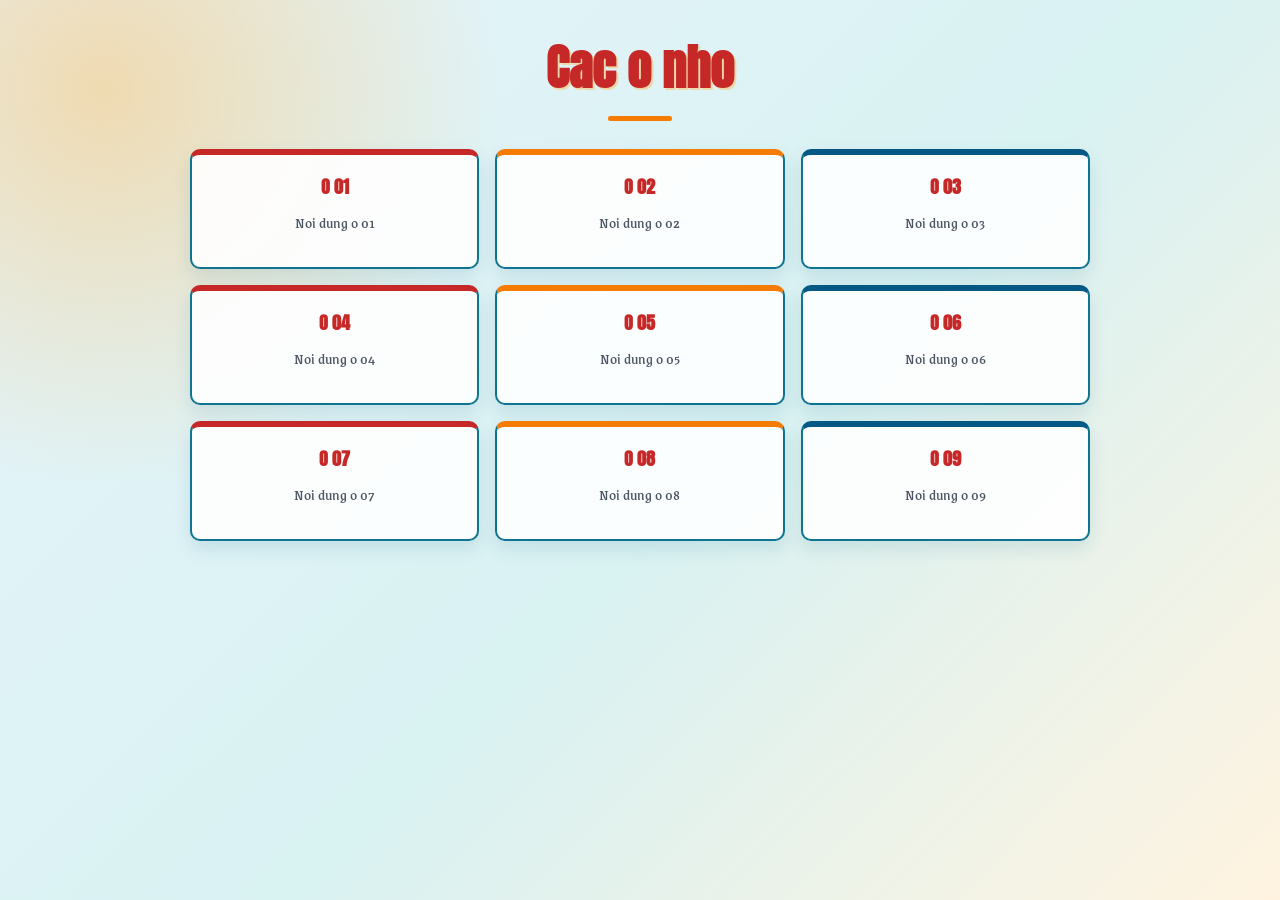
==== blank.html @ 8761c6c1 "Initial commit" ====
<!DOCTYPE html>
<html lang="vi">
<head>
    <meta charset="UTF-8">
    <meta name="viewport" content="width=device-width, initial-scale=1.0">
    <title>Cac o nho</title>
    <link href="https://fonts.googleapis.com/css2?family=Anton&family=Grenze:wght@400;500;600;700&display=swap" rel="stylesheet">
    <style>
        * {
            box-sizing: border-box;
        }

        body {
            margin: 0;
            min-height: 100vh;
            padding: 32px 20px;
            font-family: 'Grenze', Georgia, serif;
            background:
                radial-gradient(circle at 8% 10%, rgba(255, 183, 77, 0.42), transparent 28%),
                linear-gradient(135deg, #e6f4fb, #d9f2f2 55%, #fff3e0);
            color: #1f2937;
        }

        h1 {
            margin: 0 auto 28px;
            font-family: 'Anton', Impact, sans-serif;
            text-align: center;
            color: #c62828;
            font-size: clamp(2rem, 5vw, 3rem);
            text-shadow: 2px 2px 0 rgba(255, 183, 77, 0.45);
        }

        h1::after {
            display: block;
            width: 64px;
            height: 5px;
            margin: 12px auto 0;
            border-radius: 5px;
            background: #f57c00;
            content: '';
        }

        .box-grid {
            display: grid;
            grid-template-columns: repeat(3, minmax(0, 1fr));
            gap: 16px;
            max-width: 900px;
            margin: 0 auto;
        }

        .small-box {
            display: block;
            min-height: 120px;
            padding: 18px;
            border: 2px solid #0e7490;
            border-radius: 10px;
            background: rgba(255, 255, 255, 0.9);
            color: inherit;
            box-shadow: 0 8px 18px rgba(7, 89, 133, 0.12);
            text-align: center;
            text-decoration: none;
            transition: transform 160ms ease, box-shadow 160ms ease;
        }

        .small-box:hover {
            transform: translateY(-3px);
            border-color: #c62828;
            box-shadow: 0 12px 24px rgba(198, 40, 40, 0.2);
        }

        .small-box:nth-child(3n + 1) {
            border-top: 6px solid #c62828;
        }

        .small-box:nth-child(3n + 2) {
            border-top: 6px solid #f57c00;
        }

        .small-box:nth-child(3n) {
            border-top: 6px solid #075985;
        }

        .small-box h2 {
            margin: 0 0 10px;
            font-family: 'Anton', Impact, sans-serif;
            font-size: 1.1rem;
            color: #c62828;
        }

        .small-box p {
            margin: 0;
            color: #4b5563;
            line-height: 1.5;
        }

        @media (max-width: 600px) {
            .box-grid {
                grid-template-columns: 1fr;
            }
        }
    </style>
</head>
<body>
    <h1>Cac o nho</h1>

    <main class="box-grid">
        <a class="small-box" href="info.html?box=1" target="_blank" rel="noopener">
            <h2>O 01</h2>
            <p>Noi dung o 01</p>
        </a>
        <a class="small-box" href="info.html?box=2" target="_blank" rel="noopener">
            <h2>O 02</h2>
            <p>Noi dung o 02</p>
        </a>
        <a class="small-box" href="info.html?box=3" target="_blank" rel="noopener">
            <h2>O 03</h2>
            <p>Noi dung o 03</p>
        </a>
        <a class="small-box" href="info.html?box=4" target="_blank" rel="noopener">
            <h2>O 04</h2>
            <p>Noi dung o 04</p>
        </a>
        <a class="small-box" href="info.html?box=5" target="_blank" rel="noopener">
            <h2>O 05</h2>
            <p>Noi dung o 05</p>
        </a>
        <a class="small-box" href="info.html?box=6" target="_blank" rel="noopener">
            <h2>O 06</h2>
            <p>Noi dung o 06</p>
        </a>
        <a class="small-box" href="info.html?box=7" target="_blank" rel="noopener">
            <h2>O 07</h2>
            <p>Noi dung o 07</p>
        </a>
        <a class="small-box" href="info.html?box=8" target="_blank" rel="noopener">
            <h2>O 08</h2>
            <p>Noi dung o 08</p>
        </a>
        <a class="small-box" href="info.html?box=9" target="_blank" rel="noopener">
            <h2>O 09</h2>
            <p>Noi dung o 09</p>
        </a>
    </main>
</body>
</html>
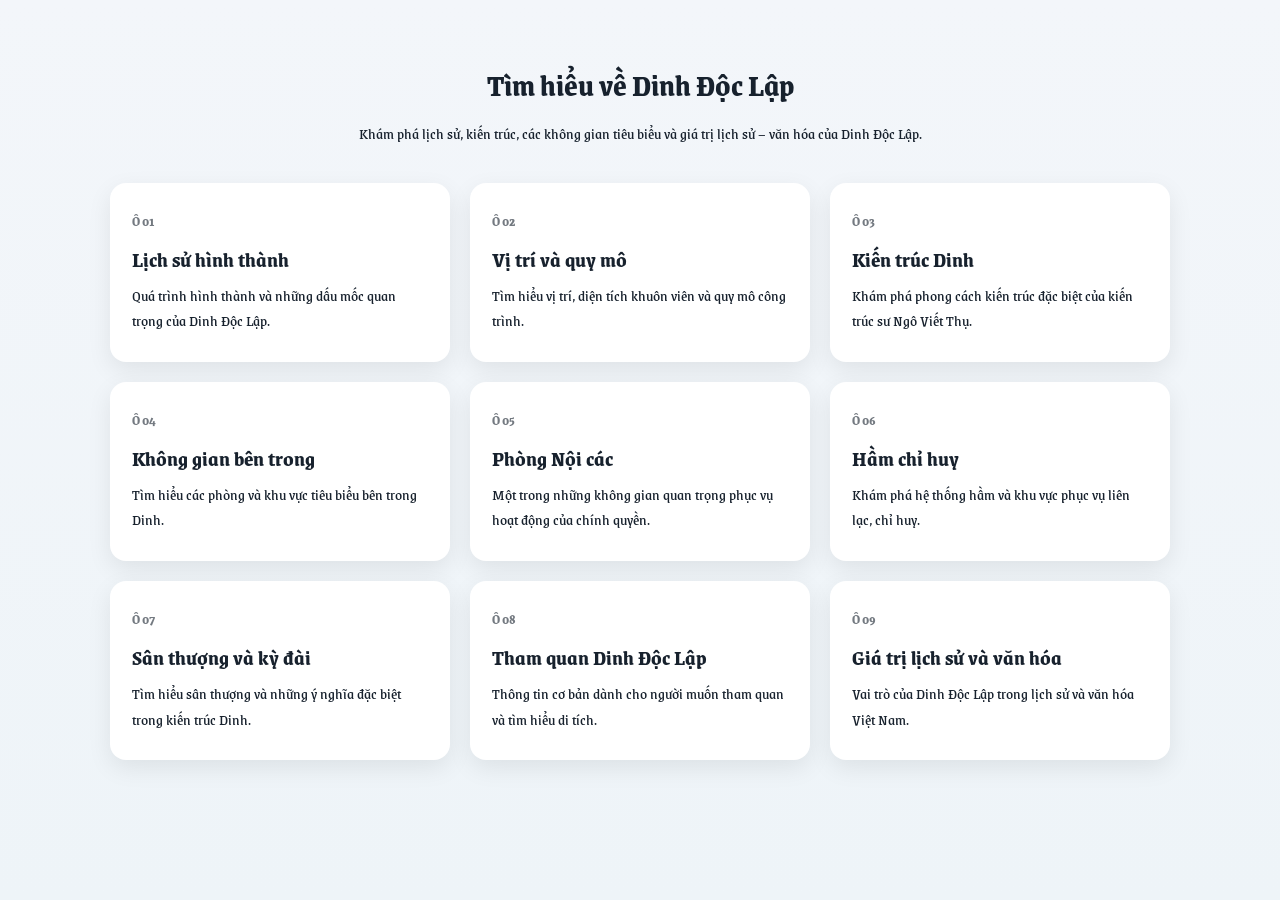
==== commit dfccfdbd: "Bổ sung thông tin Dinh Độc Lập" ====
--- a/blank.html
+++ b/blank.html
@@ -3,143 +3,156 @@
 <head>
     <meta charset="UTF-8">
     <meta name="viewport" content="width=device-width, initial-scale=1.0">
-    <title>Cac o nho</title>
-    <link href="https://fonts.googleapis.com/css2?family=Anton&family=Grenze:wght@400;500;600;700&display=swap" rel="stylesheet">
+    <title>Dinh Độc Lập - Các chủ đề</title>
+
+    <link rel="stylesheet" href="styles.css">
+
     <style>
-        * {
-            box-sizing: border-box;
+        .topic-page {
+            max-width: 1100px;
+            margin: 0 auto;
+            padding: 40px 20px 60px;
         }
 
-        body {
-            margin: 0;
-            min-height: 100vh;
-            padding: 32px 20px;
-            font-family: 'Grenze', Georgia, serif;
-            background:
-                radial-gradient(circle at 8% 10%, rgba(255, 183, 77, 0.42), transparent 28%),
-                linear-gradient(135deg, #e6f4fb, #d9f2f2 55%, #fff3e0);
-            color: #1f2937;
+        .topic-header {
+            text-align: center;
+            margin-bottom: 35px;
         }
 
-        h1 {
-            margin: 0 auto 28px;
-            font-family: 'Anton', Impact, sans-serif;
-            text-align: center;
-            color: #c62828;
-            font-size: clamp(2rem, 5vw, 3rem);
-            text-shadow: 2px 2px 0 rgba(255, 183, 77, 0.45);
+        .topic-header h1 {
+            margin-bottom: 12px;
         }
 
-        h1::after {
-            display: block;
-            width: 64px;
-            height: 5px;
-            margin: 12px auto 0;
-            border-radius: 5px;
-            background: #f57c00;
-            content: '';
+        .topic-header p {
+            max-width: 750px;
+            margin: auto;
+            line-height: 1.7;
         }
 
-        .box-grid {
+        .topic-grid {
             display: grid;
-            grid-template-columns: repeat(3, minmax(0, 1fr));
-            gap: 16px;
-            max-width: 900px;
-            margin: 0 auto;
+            grid-template-columns: repeat(3, 1fr);
+            gap: 20px;
         }
 
-        .small-box {
+        .topic-box {
             display: block;
-            min-height: 120px;
-            padding: 18px;
-            border: 2px solid #0e7490;
-            border-radius: 10px;
-            background: rgba(255, 255, 255, 0.9);
+            padding: 28px 22px;
+            min-height: 150px;
+            text-decoration: none;
             color: inherit;
-            box-shadow: 0 8px 18px rgba(7, 89, 133, 0.12);
-            text-align: center;
-            text-decoration: none;
-            transition: transform 160ms ease, box-shadow 160ms ease;
+            background: white;
+            border-radius: 16px;
+            box-shadow: 0 8px 25px rgba(0, 0, 0, 0.08);
+            transition: 0.25s;
         }
 
-        .small-box:hover {
-            transform: translateY(-3px);
-            border-color: #c62828;
-            box-shadow: 0 12px 24px rgba(198, 40, 40, 0.2);
+        .topic-box:hover {
+            transform: translateY(-5px);
+            box-shadow: 0 12px 30px rgba(0, 0, 0, 0.13);
         }
 
-        .small-box:nth-child(3n + 1) {
-            border-top: 6px solid #c62828;
+        .topic-number {
+            font-size: 14px;
+            font-weight: bold;
+            opacity: 0.6;
         }
 
-        .small-box:nth-child(3n + 2) {
-            border-top: 6px solid #f57c00;
+        .topic-box h2 {
+            margin: 12px 0 8px;
+            font-size: 22px;
         }
 
-        .small-box:nth-child(3n) {
-            border-top: 6px solid #075985;
+        .topic-box p {
+            margin: 0;
+            line-height: 1.6;
         }
 
-        .small-box h2 {
-            margin: 0 0 10px;
-            font-family: 'Anton', Impact, sans-serif;
-            font-size: 1.1rem;
-            color: #c62828;
+        @media (max-width: 800px) {
+            .topic-grid {
+                grid-template-columns: 1fr 1fr;
+            }
         }
 
-        .small-box p {
-            margin: 0;
-            color: #4b5563;
-            line-height: 1.5;
-        }
-
-        @media (max-width: 600px) {
-            .box-grid {
+        @media (max-width: 550px) {
+            .topic-grid {
                 grid-template-columns: 1fr;
             }
         }
     </style>
 </head>
-<body>
-    <h1>Cac o nho</h1>
 
-    <main class="box-grid">
-        <a class="small-box" href="info.html?box=1" target="_blank" rel="noopener">
-            <h2>O 01</h2>
-            <p>Noi dung o 01</p>
-        </a>
-        <a class="small-box" href="info.html?box=2" target="_blank" rel="noopener">
-            <h2>O 02</h2>
-            <p>Noi dung o 02</p>
-        </a>
-        <a class="small-box" href="info.html?box=3" target="_blank" rel="noopener">
-            <h2>O 03</h2>
-            <p>Noi dung o 03</p>
-        </a>
-        <a class="small-box" href="info.html?box=4" target="_blank" rel="noopener">
-            <h2>O 04</h2>
-            <p>Noi dung o 04</p>
-        </a>
-        <a class="small-box" href="info.html?box=5" target="_blank" rel="noopener">
-            <h2>O 05</h2>
-            <p>Noi dung o 05</p>
-        </a>
-        <a class="small-box" href="info.html?box=6" target="_blank" rel="noopener">
-            <h2>O 06</h2>
-            <p>Noi dung o 06</p>
-        </a>
-        <a class="small-box" href="info.html?box=7" target="_blank" rel="noopener">
-            <h2>O 07</h2>
-            <p>Noi dung o 07</p>
-        </a>
-        <a class="small-box" href="info.html?box=8" target="_blank" rel="noopener">
-            <h2>O 08</h2>
-            <p>Noi dung o 08</p>
-        </a>
-        <a class="small-box" href="info.html?box=9" target="_blank" rel="noopener">
-            <h2>O 09</h2>
-            <p>Noi dung o 09</p>
-        </a>
+<body class="page">
+
+    <main class="topic-page">
+
+        <div class="topic-header">
+            <h1>Tìm hiểu về Dinh Độc Lập</h1>
+            <p>
+                Khám phá lịch sử, kiến trúc, các không gian tiêu biểu
+                và giá trị lịch sử – văn hóa của Dinh Độc Lập.
+            </p>
+        </div>
+
+        <div class="topic-grid">
+
+            <a class="topic-box" href="info.html?box=1">
+                <div class="topic-number">Ô 01</div>
+                <h2>Lịch sử hình thành</h2>
+                <p>Quá trình hình thành và những dấu mốc quan trọng của Dinh Độc Lập.</p>
+            </a>
+
+            <a class="topic-box" href="info.html?box=2">
+                <div class="topic-number">Ô 02</div>
+                <h2>Vị trí và quy mô</h2>
+                <p>Tìm hiểu vị trí, diện tích khuôn viên và quy mô công trình.</p>
+            </a>
+
+            <a class="topic-box" href="info.html?box=3">
+                <div class="topic-number">Ô 03</div>
+                <h2>Kiến trúc Dinh</h2>
+                <p>Khám phá phong cách kiến trúc đặc biệt của kiến trúc sư Ngô Viết Thụ.</p>
+            </a>
+
+            <a class="topic-box" href="info.html?box=4">
+                <div class="topic-number">Ô 04</div>
+                <h2>Không gian bên trong</h2>
+                <p>Tìm hiểu các phòng và khu vực tiêu biểu bên trong Dinh.</p>
+            </a>
+
+            <a class="topic-box" href="info.html?box=5">
+                <div class="topic-number">Ô 05</div>
+                <h2>Phòng Nội các</h2>
+                <p>Một trong những không gian quan trọng phục vụ hoạt động của chính quyền.</p>
+            </a>
+
+            <a class="topic-box" href="info.html?box=6">
+                <div class="topic-number">Ô 06</div>
+                <h2>Hầm chỉ huy</h2>
+                <p>Khám phá hệ thống hầm và khu vực phục vụ liên lạc, chỉ huy.</p>
+            </a>
+
+            <a class="topic-box" href="info.html?box=7">
+                <div class="topic-number">Ô 07</div>
+                <h2>Sân thượng và kỳ đài</h2>
+                <p>Tìm hiểu sân thượng và những ý nghĩa đặc biệt trong kiến trúc Dinh.</p>
+            </a>
+
+            <a class="topic-box" href="info.html?box=8">
+                <div class="topic-number">Ô 08</div>
+                <h2>Tham quan Dinh Độc Lập</h2>
+                <p>Thông tin cơ bản dành cho người muốn tham quan và tìm hiểu di tích.</p>
+            </a>
+
+            <a class="topic-box" href="info.html?box=9">
+                <div class="topic-number">Ô 09</div>
+                <h2>Giá trị lịch sử và văn hóa</h2>
+                <p>Vai trò của Dinh Độc Lập trong lịch sử và văn hóa Việt Nam.</p>
+            </a>
+
+        </div>
+
     </main>
+
 </body>
-</html>
+</html>
--- a/styles.css
+++ b/styles.css
@@ -0,0 +1,1332 @@
+@import url('https://fonts.googleapis.com/css2?family=Anton&family=Grenze:wght@400;500;600;700&display=swap');
+
+:root {
+    --red: #b22234;
+    --red-dark: #7f1626;
+    --orange: #d9a441;
+    --orange-light: #f1d39a;
+    --blue: #123a54;
+    --sea-blue: #1f4e79;
+    --sky: #edf3f8;
+    --ink: #17212d;
+    --paper: #f7f9fb;
+    --muted: #586879;
+    --line: rgba(18, 58, 84, 0.12);
+}
+
+* {
+    box-sizing: border-box;
+}
+
+html {
+    scroll-behavior: smooth;
+}
+
+body {
+    overflow-x: hidden;
+}
+
+.site-navbar {
+    position: sticky;
+    top: 0;
+    z-index: 1030;
+    background: linear-gradient(90deg, #10263f 0%, #123a54 100%) !important;
+    box-shadow: 0 10px 24px rgba(16, 38, 63, 0.18) !important;
+    border-bottom: 1px solid rgba(255, 255, 255, 0.08);
+    animation: slide-down 500ms ease both;
+}
+
+.site-navbar .navbar-brand {
+    color: #ffffff;
+    font-family: 'Anton', Impact, sans-serif;
+    font-size: 1.35rem;
+    font-weight: 700;
+    letter-spacing: 0.04em;
+}
+
+.site-navbar .navbar-brand img {
+    border-radius: 10px;
+    object-fit: cover;
+}
+
+.site-navbar .nav-link {
+    color: rgba(255, 255, 255, 0.82);
+    font-family: 'Anton', Impact, sans-serif;
+    font-weight: 600;
+    letter-spacing: 0.04em;
+    transition: color 160ms ease, transform 160ms ease, opacity 160ms ease;
+}
+
+.site-navbar .nav-link:hover,
+.site-navbar .nav-link.active {
+    color: #ffffff;
+    opacity: 1;
+    transform: translateY(-1px);
+}
+
+.site-navbar .navbar-toggler {
+    border-color: rgba(255, 255, 255, 0.75);
+}
+
+.site-navbar .navbar-toggler-icon {
+    filter: brightness(0) invert(1);
+}
+
+.site-navbar .navbar-account-btn {
+    color: #ffffff;
+    background: linear-gradient(135deg, #c63b47 0%, #a61b2c 100%) !important;
+    border-color: transparent !important;
+    box-shadow: 0 8px 16px rgba(166, 27, 44, 0.2);
+}
+
+.site-navbar .navbar-account-btn:hover,
+.site-navbar .navbar-account-btn:focus {
+    color: #ffffff;
+    background: linear-gradient(135deg, #d04857 0%, #b52135 100%) !important;
+    border-color: transparent !important;
+}
+
+.site-navbar .navbar-register-btn {
+    color: var(--ink);
+    background: linear-gradient(135deg, #f3d08b 0%, #d9a441 100%) !important;
+    border: 1px solid rgba(217, 164, 65, 0.7) !important;
+    box-shadow: 0 8px 16px rgba(217, 164, 65, 0.18);
+}
+
+.site-navbar .navbar-register-btn:hover {
+    color: var(--ink);
+    background: linear-gradient(135deg, #f6dc9d 0%, #dba94d 100%) !important;
+    border-color: rgba(217, 164, 65, 1) !important;
+}
+
+.site-navbar .navbar-register-btn:focus,
+.site-navbar .navbar-register-btn:active {
+    color: var(--ink);
+    background: linear-gradient(135deg, #f6dc9d 0%, #dba94d 100%) !important;
+    border-color: rgba(217, 164, 65, 1) !important;
+    box-shadow: none;
+}
+
+@media (max-width: 991.98px) {
+    .site-navbar .navbar-nav {
+        padding-top: 12px;
+    }
+
+    .site-navbar .btn {
+        width: 100%;
+    }
+
+    .featured-panel-inner {
+        grid-template-columns: 1fr;
+    }
+}
+
+@media (max-width: 575.98px) {
+    .site-hero {
+        padding-left: 12px;
+        padding-right: 12px;
+    }
+
+    .site-hero-content {
+        padding: 24px 20px;
+    }
+
+    .site-hero-actions {
+        flex-direction: column;
+    }
+
+    .site-hero-actions .btn {
+        width: 100%;
+    }
+
+    .quick-stats {
+        grid-template-columns: 1fr;
+    }
+}
+
+body.page {
+    margin: 0;
+    min-height: 100vh;
+    font-family: 'Grenze', Georgia, serif;
+    background: linear-gradient(180deg, #f3f6fa 0%, #eef4f8 100%);
+    color: var(--ink);
+}
+
+body:not(.page) {
+    background: var(--sky);
+}
+
+.site-hero {
+    padding: 38px 24px 18px;
+}
+
+.site-hero-content {
+    position: relative;
+    overflow: hidden;
+    max-width: 1140px;
+    margin: 0 auto;
+    padding: clamp(32px, 6vw, 68px) clamp(24px, 6vw, 72px);
+    border: 1px solid rgba(255, 255, 255, 0.1);
+    border-radius: 22px;
+    background: linear-gradient(120deg, rgba(18, 58, 84, 0.98), rgba(31, 78, 121, 0.92));
+    color: #ffffff;
+    box-shadow: 0 18px 38px rgba(17, 39, 52, 0.2);
+    animation: rise-in 650ms 100ms ease both;
+}
+
+.site-hero-content::before {
+    position: absolute;
+    right: -26px;
+    bottom: -40px;
+    width: 240px;
+    height: 240px;
+    border: 20px solid rgba(217, 164, 65, 0.18);
+    border-radius: 50%;
+    content: '';
+}
+
+.site-hero-content::after {
+    position: absolute;
+    right: 80px;
+    top: -40px;
+    width: 120px;
+    height: 120px;
+    border-radius: 50%;
+    background: rgba(255, 255, 255, 0.05);
+    content: '';
+}
+
+.site-hero-kicker {
+    position: relative;
+    z-index: 1;
+    display: inline-block;
+    margin-bottom: 12px;
+    color: #ffcc80;
+    font-size: 0.78rem;
+    font-weight: 700;
+    letter-spacing: 0.12em;
+}
+
+.site-hero h1 {
+    position: relative;
+    z-index: 1;
+    max-width: 680px;
+    margin: 0;
+    font-family: 'Anton', Impact, sans-serif;
+    font-size: clamp(2rem, 5vw, 4rem);
+    line-height: 1.05;
+}
+
+.site-hero p {
+    position: relative;
+    z-index: 1;
+    max-width: 610px;
+    margin: 16px 0 22px;
+    color: #d9f2f2;
+    font-size: 1.1rem;
+}
+
+.site-hero-actions {
+    position: relative;
+    z-index: 1;
+    display: flex;
+    flex-wrap: wrap;
+    gap: 12px;
+    margin-bottom: 22px;
+}
+
+.site-hero-actions .btn {
+    min-width: 160px;
+    border-radius: 999px;
+    box-shadow: 0 12px 24px rgba(0, 0, 0, 0.18);
+}
+
+.site-hero-tags {
+    position: relative;
+    z-index: 1;
+    display: flex;
+    flex-wrap: wrap;
+    gap: 10px;
+}
+
+.site-hero-tags span {
+    padding: 8px 13px;
+    border: 1px solid rgba(255, 255, 255, 0.3);
+    border-radius: 999px;
+    background: rgba(255, 255, 255, 0.12);
+    color: #ffffff;
+    font-size: 0.88rem;
+    font-weight: 600;
+    backdrop-filter: blur(6px);
+}
+
+.btn-danger {
+    background-color: var(--red) !important;
+    border-color: var(--red) !important;
+}
+
+.btn-outline-light {
+    border-color: rgba(255, 255, 255, 0.4) !important;
+    color: #ffffff !important;
+}
+
+.btn-outline-light:hover {
+    background: rgba(255, 255, 255, 0.12) !important;
+    border-color: rgba(255, 255, 255, 0.7) !important;
+    color: #ffffff !important;
+}
+
+.btn-danger:hover,
+.btn-danger:focus {
+    background-color: var(--red-dark) !important;
+    border-color: var(--red-dark) !important;
+}
+
+.btn-primary {
+    background-color: var(--blue) !important;
+    border-color: var(--blue) !important;
+}
+
+.btn-outline-primary {
+    color: var(--orange) !important;
+    border-color: var(--orange) !important;
+}
+
+.btn-outline-primary:hover {
+    color: #ffffff !important;
+    background-color: var(--orange) !important;
+}
+
+.container {
+    max-width: 1060px;
+    margin: 0 auto;
+    padding: 48px 24px 64px;
+}
+
+.featured-panel {
+    padding: 0 12px 12px;
+}
+
+.featured-panel-inner {
+    display: grid;
+    grid-template-columns: 1.2fr 0.8fr;
+    gap: 18px;
+    max-width: 1140px;
+    margin: 0 auto 34px;
+    padding: 28px;
+    border: 1px solid var(--line);
+    border-radius: 22px;
+    background: rgba(255, 255, 255, 0.78);
+    backdrop-filter: blur(8px);
+    box-shadow: 0 16px 30px rgba(17, 39, 52, 0.07);
+}
+
+.editorial-section {
+    padding: 0 12px 8px;
+}
+
+.editorial-layout {
+    display: grid;
+    grid-template-columns: 1.5fr 0.8fr;
+    gap: 18px;
+    max-width: 1140px;
+    margin: 0 auto 34px;
+}
+
+.editorial-featured {
+    display: grid;
+    grid-template-columns: 1.1fr 1fr;
+    overflow: hidden;
+    border: 1px solid var(--line);
+    border-radius: 20px;
+    background: rgba(255, 255, 255, 0.96);
+    box-shadow: 0 16px 30px rgba(17, 39, 52, 0.07);
+}
+
+.editorial-image-wrap img {
+    display: block;
+    width: 100%;
+    height: 100%;
+    min-height: 280px;
+    object-fit: cover;
+}
+
+.editorial-content {
+    display: flex;
+    flex-direction: column;
+    justify-content: center;
+    padding: 24px 26px;
+}
+
+.section-badge {
+    display: inline-block;
+    width: fit-content;
+    margin-bottom: 10px;
+    padding: 6px 10px;
+    border-radius: 999px;
+    background: rgba(217, 164, 65, 0.14);
+    color: var(--red-dark);
+    font-size: 0.72rem;
+    font-weight: 700;
+    letter-spacing: 0.08em;
+    text-transform: uppercase;
+}
+
+.editorial-content h3 {
+    margin: 0 0 10px;
+    color: var(--ink);
+    font-family: 'Anton', Impact, sans-serif;
+    font-size: clamp(1.8rem, 2.4vw, 2.5rem);
+    line-height: 1.12;
+}
+
+.editorial-content p {
+    margin: 0 0 18px;
+    color: var(--muted);
+    line-height: 1.7;
+}
+
+.text-link {
+    color: var(--red-dark);
+    font-weight: 700;
+    text-decoration: none;
+}
+
+.text-link:hover {
+    text-decoration: underline;
+}
+
+.editorial-sidebar {
+    display: flex;
+}
+
+.sidebar-box {
+    width: 100%;
+    padding: 22px 20px;
+    border: 1px solid var(--line);
+    border-radius: 20px;
+    background: rgba(255, 255, 255, 0.96);
+    box-shadow: 0 16px 30px rgba(17, 39, 52, 0.07);
+}
+
+.sidebar-box h3 {
+    margin: 0 0 18px;
+    color: var(--blue);
+    font-family: 'Anton', Impact, sans-serif;
+    font-size: 1.6rem;
+}
+
+.trend-list {
+    display: grid;
+    gap: 14px;
+    padding-left: 0;
+    margin: 0;
+    list-style: none;
+}
+
+.trend-list li {
+    display: grid;
+    grid-template-columns: 36px 1fr;
+    gap: 10px;
+    align-items: start;
+    padding-bottom: 12px;
+    border-bottom: 1px solid var(--line);
+}
+
+.trend-list li:last-child {
+    border-bottom: none;
+    padding-bottom: 0;
+}
+
+.trend-list span {
+    display: inline-flex;
+    align-items: center;
+    justify-content: center;
+    width: 32px;
+    height: 32px;
+    border-radius: 50%;
+    background: rgba(177, 34, 52, 0.1);
+    color: var(--red);
+    font-weight: 700;
+}
+
+.trend-list a {
+    color: var(--ink);
+    text-decoration: none;
+    font-weight: 600;
+    line-height: 1.5;
+}
+
+.trend-list a:hover {
+    color: var(--red);
+}
+
+.ticker-bar {
+    padding: 0 12px 10px;
+}
+
+.ticker-inner {
+    display: flex;
+    align-items: center;
+    gap: 18px;
+    max-width: 1140px;
+    margin: 0 auto;
+    padding: 14px 18px;
+    border: 1px solid var(--line);
+    border-left: 4px solid var(--red);
+    border-radius: 14px;
+    background: linear-gradient(90deg, rgba(178, 34, 52, 0.05), rgba(255, 255, 255, 0.9));
+    overflow: hidden;
+}
+
+.ticker-label {
+    display: inline-flex;
+    align-items: center;
+    justify-content: center;
+    flex-shrink: 0;
+    min-width: 118px;
+    padding: 7px 10px;
+    border-radius: 999px;
+    background: var(--red);
+    color: #fff;
+    font-size: 0.7rem;
+    font-weight: 700;
+    letter-spacing: 0.08em;
+}
+
+.ticker-track {
+    position: relative;
+    display: block;
+    flex: 1 1 auto;
+    overflow: hidden;
+}
+
+.ticker-track-inner {
+    display: inline-flex;
+    align-items: center;
+    gap: 24px;
+    min-width: max-content;
+    white-space: nowrap;
+    color: var(--ink);
+    font-weight: 600;
+    animation: ticker-scroll 22s linear infinite;
+}
+
+.ticker-track span {
+    display: inline-block;
+    flex-shrink: 0;
+    white-space: nowrap;
+}
+
+.category-section {
+    padding: 0 12px 12px;
+}
+
+.category-header {
+    display: flex;
+    justify-content: space-between;
+    align-items: center;
+    gap: 12px;
+    max-width: 1140px;
+    margin: 0 auto 18px;
+}
+
+.category-header h2 {
+    margin: 0;
+    color: var(--blue);
+    font-family: 'Anton', Impact, sans-serif;
+    font-size: clamp(1.6rem, 3vw, 2.2rem);
+}
+
+.category-header a {
+    color: var(--red-dark);
+    text-decoration: none;
+    font-weight: 700;
+}
+
+.category-grid {
+    display: grid;
+    grid-template-columns: repeat(4, minmax(0, 1fr));
+    gap: 18px;
+    max-width: 1140px;
+    margin: 0 auto;
+}
+
+.category-card {
+    padding: 22px 18px;
+    border: 1px solid var(--line);
+    border-radius: 18px;
+    background: rgba(255, 255, 255, 0.96);
+    box-shadow: 0 12px 24px rgba(17, 39, 52, 0.06);
+    transition: transform 180ms ease, box-shadow 180ms ease;
+}
+
+.category-card:hover {
+    transform: translateY(-4px);
+    box-shadow: 0 18px 30px rgba(17, 39, 52, 0.1);
+}
+
+.category-icon {
+    display: inline-flex;
+    align-items: center;
+    justify-content: center;
+    width: 52px;
+    height: 52px;
+    margin-bottom: 14px;
+    border-radius: 14px;
+    background: linear-gradient(135deg, rgba(18, 58, 84, 0.1), rgba(217, 164, 65, 0.18));
+    font-size: 1.6rem;
+}
+
+.category-card h3 {
+    margin: 0 0 8px;
+    color: var(--ink);
+    font-family: 'Anton', Impact, sans-serif;
+    font-size: 1.5rem;
+}
+
+.category-card p {
+    margin: 0;
+    color: var(--muted);
+    line-height: 1.6;
+}
+
+.video-section {
+    padding: 0 12px 12px;
+}
+
+.video-header,
+.analysis-header {
+    display: flex;
+    align-items: center;
+    justify-content: space-between;
+    gap: 12px;
+    max-width: 1140px;
+    margin: 0 auto 18px;
+}
+
+.video-header h2,
+.analysis-header h2 {
+    margin: 0;
+    color: var(--blue);
+    font-family: 'Anton', Impact, sans-serif;
+    font-size: clamp(1.6rem, 3vw, 2.2rem);
+}
+
+.video-header a,
+.analysis-header a {
+    color: var(--red-dark);
+    text-decoration: none;
+    font-weight: 700;
+}
+
+.video-grid {
+    display: grid;
+    grid-template-columns: 1.3fr 1fr 1fr;
+    gap: 18px;
+    max-width: 1140px;
+    margin: 0 auto;
+}
+
+.video-card {
+    overflow: hidden;
+    border: 1px solid var(--line);
+    border-radius: 18px;
+    background: rgba(255, 255, 255, 0.96);
+    box-shadow: 0 12px 24px rgba(17, 39, 52, 0.06);
+}
+
+.large-video {
+    grid-row: span 2;
+}
+
+.video-thumb {
+    position: relative;
+    display: flex;
+    align-items: center;
+    justify-content: center;
+    min-height: 210px;
+    background-size: cover;
+    background-position: center;
+}
+
+.large-video .video-thumb {
+    min-height: 310px;
+}
+
+.thumb-one {
+    background-image: linear-gradient(rgba(17, 39, 52, 0.25), rgba(17, 39, 52, 0.25)), url('https://images.unsplash.com/photo-1521295121783-8a321d551ad2?auto=format&fit=crop&w=1200&q=80');
+}
+
+.thumb-two {
+    background-image: linear-gradient(rgba(17, 39, 52, 0.25), rgba(17, 39, 52, 0.25)), url('https://images.unsplash.com/photo-1518770660439-4636190af475?auto=format&fit=crop&w=1200&q=80');
+}
+
+.thumb-three {
+    background-image: linear-gradient(rgba(17, 39, 52, 0.25), rgba(17, 39, 52, 0.25)), url('https://images.unsplash.com/photo-1497366754035-f200968a6e72?auto=format&fit=crop&w=1200&q=80');
+}
+
+.play-button {
+    width: 56px;
+    height: 56px;
+    border: 0;
+    border-radius: 50%;
+    background: rgba(255, 255, 255, 0.88);
+    color: var(--red);
+    font-size: 1.2rem;
+    font-weight: 700;
+    cursor: pointer;
+    box-shadow: 0 10px 20px rgba(15, 34, 55, 0.16);
+}
+
+.video-copy {
+    padding: 16px 18px 18px;
+}
+
+.video-copy span {
+    display: inline-block;
+    margin-bottom: 8px;
+    color: var(--orange);
+    font-size: 0.73rem;
+    font-weight: 700;
+    letter-spacing: 0.08em;
+    text-transform: uppercase;
+}
+
+.video-copy h3 {
+    margin: 0;
+    color: var(--ink);
+    font-family: 'Anton', Impact, sans-serif;
+    font-size: 1.4rem;
+    line-height: 1.25;
+}
+
+.analysis-section {
+    padding: 0 12px 12px;
+}
+
+.analysis-grid {
+    display: grid;
+    grid-template-columns: repeat(3, minmax(0, 1fr));
+    gap: 18px;
+    max-width: 1140px;
+    margin: 0 auto;
+}
+
+.analysis-card {
+    padding: 22px 20px;
+    border: 1px solid var(--line);
+    border-left: 4px solid var(--orange);
+    border-radius: 18px;
+    background: rgba(255, 255, 255, 0.96);
+    box-shadow: 0 12px 24px rgba(17, 39, 52, 0.06);
+}
+
+.analysis-tag {
+    display: inline-block;
+    margin-bottom: 12px;
+    color: var(--red);
+    font-size: 0.72rem;
+    font-weight: 700;
+    letter-spacing: 0.08em;
+    text-transform: uppercase;
+}
+
+.analysis-card h3 {
+    margin: 0 0 12px;
+    color: var(--ink);
+    font-family: 'Anton', Impact, sans-serif;
+    font-size: 1.55rem;
+    line-height: 1.2;
+}
+
+.analysis-card p {
+    margin: 0 0 16px;
+    color: var(--muted);
+    line-height: 1.7;
+}
+
+.analysis-card a {
+    color: var(--red-dark);
+    font-weight: 700;
+    text-decoration: none;
+}
+
+.analysis-card a:hover {
+    text-decoration: underline;
+}
+
+@keyframes ticker-scroll {
+    0% {
+        transform: translate3d(0, 0, 0);
+    }
+
+    100% {
+        transform: translate3d(calc(-50% - 12px), 0, 0);
+    }
+}
+
+.featured-copy {
+    display: flex;
+    flex-direction: column;
+    justify-content: center;
+    padding: 4px 8px 4px 4px;
+}
+
+.featured-kicker {
+    display: inline-block;
+    margin-bottom: 12px;
+    color: var(--red);
+    font-size: 0.75rem;
+    font-weight: 700;
+    letter-spacing: 0.12em;
+}
+
+.featured-copy h2 {
+    margin: 0 0 10px;
+    color: var(--ink);
+    font-family: 'Anton', Impact, sans-serif;
+    font-size: clamp(2rem, 3vw, 2.7rem);
+    line-height: 1.08;
+}
+
+.featured-copy p {
+    margin: 0;
+    max-width: 620px;
+    color: #3d5a75;
+    font-size: 1.04rem;
+    line-height: 1.7;
+}
+
+.featured-pills {
+    display: flex;
+    flex-wrap: wrap;
+    gap: 10px;
+    margin-top: 20px;
+}
+
+.featured-pills span {
+    padding: 8px 12px;
+    border-radius: 999px;
+    background: linear-gradient(135deg, rgba(198, 40, 40, 0.1), rgba(245, 124, 0, 0.14));
+    color: var(--red-dark);
+    font-size: 0.82rem;
+    font-weight: 700;
+}
+
+.featured-list {
+    display: grid;
+    gap: 14px;
+}
+
+.mini-story {
+    padding: 18px 18px 16px;
+    border: 1px solid rgba(14, 116, 144, 0.12);
+    border-radius: 16px;
+    background: linear-gradient(135deg, rgba(255, 255, 255, 0.95), rgba(222, 244, 255, 0.75));
+    box-shadow: 0 10px 24px rgba(25, 75, 105, 0.08);
+}
+
+.mini-story.accent {
+    background: linear-gradient(135deg, rgba(255, 231, 204, 0.78), rgba(255, 255, 255, 0.96));
+}
+
+.mini-badge {
+    display: inline-block;
+    margin-bottom: 8px;
+    padding: 5px 8px;
+    border-radius: 999px;
+    background: rgba(198, 40, 40, 0.1);
+    color: var(--red);
+    font-size: 0.68rem;
+    font-weight: 700;
+    letter-spacing: 0.08em;
+    text-transform: uppercase;
+}
+
+.mini-story h3 {
+    margin: 0 0 8px;
+    color: var(--ink);
+    font-family: 'Anton', Impact, sans-serif;
+    font-size: 1.4rem;
+}
+
+.mini-story p {
+    margin: 0;
+    color: #46657d;
+    line-height: 1.6;
+}
+
+.gioi-thieu {
+    position: relative;
+    overflow: hidden;
+    text-align: center;
+    font-family: 'Anton', Impact, sans-serif;
+    font-size: clamp(1.85rem, 4vw, 3.35rem);
+    line-height: 1.05;
+    letter-spacing: 0;
+    color: #f7fcff;
+    background: linear-gradient(135deg, #075985, #147fa3);
+    padding: 58px 28px 62px;
+    margin: 0 0 44px;
+    border-radius: 22px;
+    box-shadow: 0 18px 40px rgba(7, 89, 133, 0.22);
+}
+
+.section {
+    margin-bottom: 32px;
+}
+
+.section-title {
+    margin: 0 0 12px 4px;
+    color: #075985;
+    font-family: 'Anton', Impact, sans-serif;
+    font-size: 1.3rem;
+    letter-spacing: 0;
+}
+
+.content-box {
+    background: rgba(255, 255, 255, 0.82);
+    color: #31536b;
+    padding: 20px 24px;
+    border: 1px solid rgba(7, 89, 133, 0.12);
+    border-radius: 14px;
+    box-shadow: 0 8px 22px rgba(25, 75, 105, 0.09);
+}
+
+.content-box p {
+    margin: 9px 0;
+    line-height: 1.65;
+}
+
+.content-box strong {
+    color: #075985;
+}
+
+.latest-news {
+    padding: 0 12px;
+}
+
+.quick-stats {
+    display: grid;
+    grid-template-columns: repeat(3, minmax(0, 1fr));
+    gap: 12px;
+    max-width: 1140px;
+    margin: 0 auto 34px;
+    padding: 0 24px;
+}
+
+.quick-stat {
+    display: flex;
+    align-items: baseline;
+    gap: 10px;
+    padding: 18px 20px;
+    border: 1px solid var(--line);
+    border-left: 4px solid var(--orange);
+    border-radius: 14px;
+    background: rgba(255, 255, 255, 0.82);
+    box-shadow: 0 10px 24px rgba(17, 39, 52, 0.06);
+}
+
+.quick-stat strong {
+    color: var(--red);
+    font-family: 'Anton', Impact, sans-serif;
+    font-size: 1.35rem;
+    white-space: nowrap;
+}
+
+.quick-stat span {
+    color: #31536b;
+    font-size: 0.92rem;
+}
+
+.latest-news-title {
+    display: flex;
+    align-items: center;
+    gap: 12px;
+    margin: 0 0 20px;
+    color: var(--blue);
+    font-family: 'Anton', Impact, sans-serif;
+    font-size: clamp(1.5rem, 3vw, 2rem);
+    font-weight: 700;
+}
+
+.latest-news-title::before {
+    width: 7px;
+    height: 28px;
+    border-radius: 4px;
+    background: var(--orange);
+    content: '';
+}
+
+.latest-news-card {
+    overflow: hidden;
+    border: 1px solid var(--line);
+    border-top: 5px solid var(--orange);
+    border-radius: 18px;
+    background: rgba(255, 255, 255, 0.96);
+    box-shadow: 0 12px 24px rgba(17, 39, 52, 0.08);
+    transition: transform 180ms ease, box-shadow 180ms ease, border-color 180ms ease;
+    animation: rise-in 600ms ease both;
+}
+
+.latest-news-card:nth-child(2) {
+    animation-delay: 80ms;
+}
+
+.latest-news-card:nth-child(3) {
+    animation-delay: 160ms;
+}
+
+.latest-news-card:hover {
+    transform: translateY(-5px);
+    border-color: rgba(7, 89, 133, 0.25);
+    box-shadow: 0 18px 34px rgba(25, 75, 105, 0.18);
+}
+
+.latest-news-image {
+    height: 240px;
+    object-fit: cover;
+    transition: transform 220ms ease;
+}
+
+.latest-news-card:hover .latest-news-image {
+    transform: scale(1.04);
+}
+
+.latest-news-card .card-body {
+    display: flex;
+    flex-direction: column;
+}
+
+.latest-news-card .card-title {
+    min-height: 3.2rem;
+    color: var(--ink);
+    font-family: 'Anton', Impact, sans-serif;
+    font-size: 1.45rem;
+    font-weight: 700;
+    line-height: 1.35;
+}
+
+.article-meta {
+    display: flex;
+    justify-content: space-between;
+    gap: 12px;
+    margin-bottom: 10px;
+    color: #6b7e8d;
+    font-size: 0.72rem;
+    font-weight: 700;
+    letter-spacing: 0.06em;
+}
+
+.article-meta span {
+    color: var(--orange);
+}
+
+.latest-news-card .card-text {
+    flex-grow: 1;
+    color: #31536b;
+    line-height: 1.6;
+}
+
+.latest-news-card .btn {
+    align-self: flex-start;
+    border-radius: 8px;
+    box-shadow: 0 5px 12px rgba(198, 40, 40, 0.2);
+}
+
+.site-footer {
+    margin-top: 48px;
+    padding: 26px 24px;
+    border-top: 4px solid var(--orange);
+    background: linear-gradient(90deg, #0f2237 0%, #123a54 100%);
+    color: rgba(255, 255, 255, 0.8);
+    text-align: center;
+}
+
+.site-footer p {
+    margin: 0;
+    font-size: 0.9rem;
+}
+
+@keyframes slide-down {
+    from {
+        opacity: 0;
+        transform: translateY(-16px);
+    }
+
+    to {
+        opacity: 1;
+        transform: translateY(0);
+    }
+}
+
+@keyframes rise-in {
+    from {
+        opacity: 0;
+        transform: translateY(18px);
+    }
+
+    to {
+        opacity: 1;
+        transform: translateY(0);
+    }
+}
+
+.modal-content {
+    overflow: hidden;
+    border: 0;
+    border-top: 5px solid var(--orange);
+    border-radius: 14px;
+    box-shadow: 0 18px 48px rgba(7, 89, 133, 0.25);
+}
+
+.modal-header {
+    background: linear-gradient(120deg, var(--blue), var(--sea-blue));
+    color: #ffffff;
+}
+
+.modal-kicker {
+    display: block;
+    margin-bottom: 4px;
+    color: #ffcc80;
+    font-size: 0.7rem;
+    font-weight: 700;
+    letter-spacing: 0.1em;
+}
+
+.modal-title {
+    margin: 0;
+    font-family: 'Anton', Impact, sans-serif;
+}
+
+.form-note {
+    margin: 14px 0 0;
+    color: #6b7e8d;
+    font-size: 0.9rem;
+}
+
+.modal-header .navbar-brand {
+    color: #ffffff;
+}
+
+.page .carousel {
+    overflow: hidden;
+    margin: 24px auto;
+    border-top: 6px solid var(--orange);
+    border-radius: 14px;
+    box-shadow: 0 14px 30px rgba(7, 89, 133, 0.2);
+}
+
+.page .carousel img {
+    height: min(52vw, 460px);
+    object-fit: cover;
+}
+
+.page .card {
+    overflow: hidden;
+    border: 1px solid rgba(14, 116, 144, 0.18);
+    border-top: 5px solid var(--orange);
+    border-radius: 12px;
+    box-shadow: 0 8px 22px rgba(7, 89, 133, 0.12);
+}
+
+.page .card-header {
+    color: #ffffff;
+    background: linear-gradient(100deg, var(--blue), var(--sea-blue));
+}
+
+.page .list-group-item {
+    border-color: rgba(14, 116, 144, 0.12);
+}
+
+.form-control:focus {
+    border-color: var(--sea-blue);
+    box-shadow: 0 0 0 0.25rem rgba(14, 116, 144, 0.2);
+}
+
+.links-box {
+    display: flex;
+    flex-wrap: wrap;
+    gap: 12px;
+    align-items: center;
+}
+
+.links-box a {
+    color: #075985;
+    background: #dff3fa;
+    text-decoration: none;
+    font-weight: 600;
+    padding: 10px 16px;
+    border-radius: 999px;
+    transition: transform 160ms ease, background-color 160ms ease;
+}
+
+.links-box a:hover {
+    background: #c9ebf5;
+    transform: translateY(-2px);
+}
+
+.gallery {
+    display: grid;
+    grid-template-columns: repeat(2, minmax(0, 1fr));
+    gap: 18px;
+}
+
+.gallery img {
+    display: block;
+    width: 100%;
+    aspect-ratio: 4 / 3;
+    object-fit: cover;
+    border-radius: 16px;
+    box-shadow: 0 12px 24px rgba(25, 75, 105, 0.16);
+    transition: transform 180ms ease;
+}
+
+.gallery img:hover {
+    transform: translateY(-4px) rotate(0.5deg);
+}
+
+.list-box {
+    margin: 0;
+    padding-left: 42px;
+    line-height: 1.7;
+}
+
+.list-box li {
+    margin: 8px 0;
+    padding-left: 4px;
+}
+
+@media (max-width: 600px) {
+    .quick-stats {
+        grid-template-columns: 1fr;
+        gap: 8px;
+        margin-bottom: 24px;
+        padding: 0 16px;
+    }
+
+    .quick-stat {
+        justify-content: space-between;
+    }
+
+    .site-hero {
+        padding: 20px 12px 10px;
+    }
+
+    .site-hero-content {
+        border-radius: 15px;
+    }
+
+    .site-hero p {
+        font-size: 0.95rem;
+    }
+
+    .container {
+        padding: 24px 14px 42px;
+    }
+
+    .gioi-thieu {
+        padding: 42px 18px 48px;
+        margin-bottom: 32px;
+        border-radius: 18px;
+    }
+
+    .section-title {
+        font-size: 1.18rem;
+    }
+
+    .content-box {
+        padding: 14px 16px;
+    }
+
+    .gallery {
+        grid-template-columns: 1fr;
+    }
+}
+
+@media (max-width: 767.98px) {
+    .featured-panel-inner,
+    .editorial-layout,
+    .category-grid,
+    .video-grid,
+    .analysis-grid {
+        grid-template-columns: 1fr;
+    }
+
+    .featured-panel-inner {
+        padding: 20px 16px;
+    }
+
+    .editorial-featured {
+        grid-template-columns: 1fr;
+    }
+
+    .editorial-image-wrap img {
+        height: 230px;
+        min-height: 0;
+    }
+
+    .editorial-content {
+        padding: 22px 20px 24px;
+    }
+
+    .editorial-content h3 {
+        font-size: clamp(1.8rem, 9vw, 2.35rem);
+    }
+
+    .ticker-inner {
+        align-items: stretch;
+        flex-direction: column;
+        gap: 10px;
+        padding: 12px 14px;
+    }
+
+    .ticker-label {
+        align-self: flex-start;
+        min-width: 0;
+    }
+
+    .category-grid,
+    .video-grid,
+    .analysis-grid {
+        gap: 14px;
+    }
+
+    .large-video {
+        grid-row: auto;
+    }
+
+    .large-video .video-thumb {
+        min-height: 230px;
+    }
+}
+
+@media (max-width: 420px) {
+    .site-navbar .container-fluid {
+        padding-right: 12px;
+        padding-left: 12px;
+    }
+
+    .site-navbar .navbar-brand {
+        font-size: 1.1rem;
+    }
+
+    .site-navbar .navbar-brand img {
+        width: 40px;
+        height: 40px;
+    }
+
+    .site-hero-content {
+        padding: 28px 20px 30px;
+    }
+
+    .site-hero h1 {
+        font-size: clamp(2rem, 11vw, 3rem);
+    }
+
+    .sidebar-box {
+        padding: 20px 16px;
+    }
+}
+
